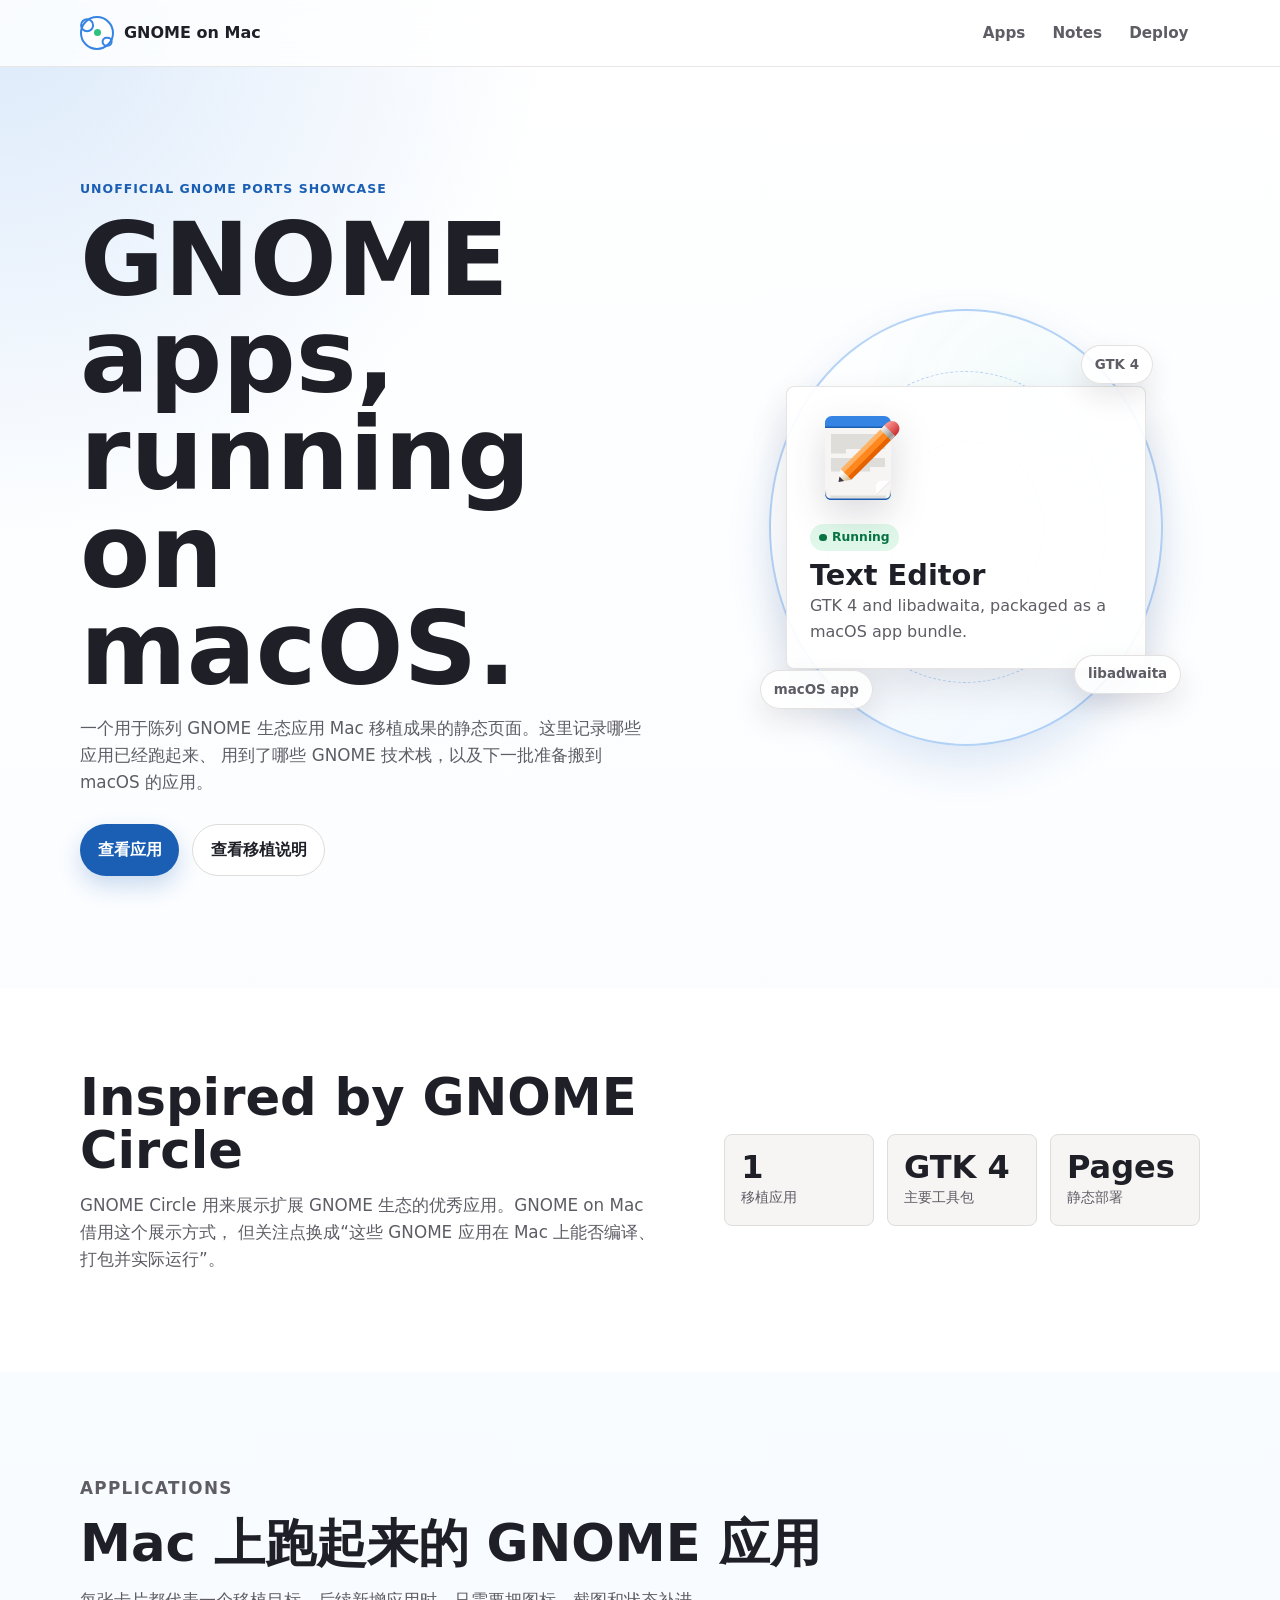
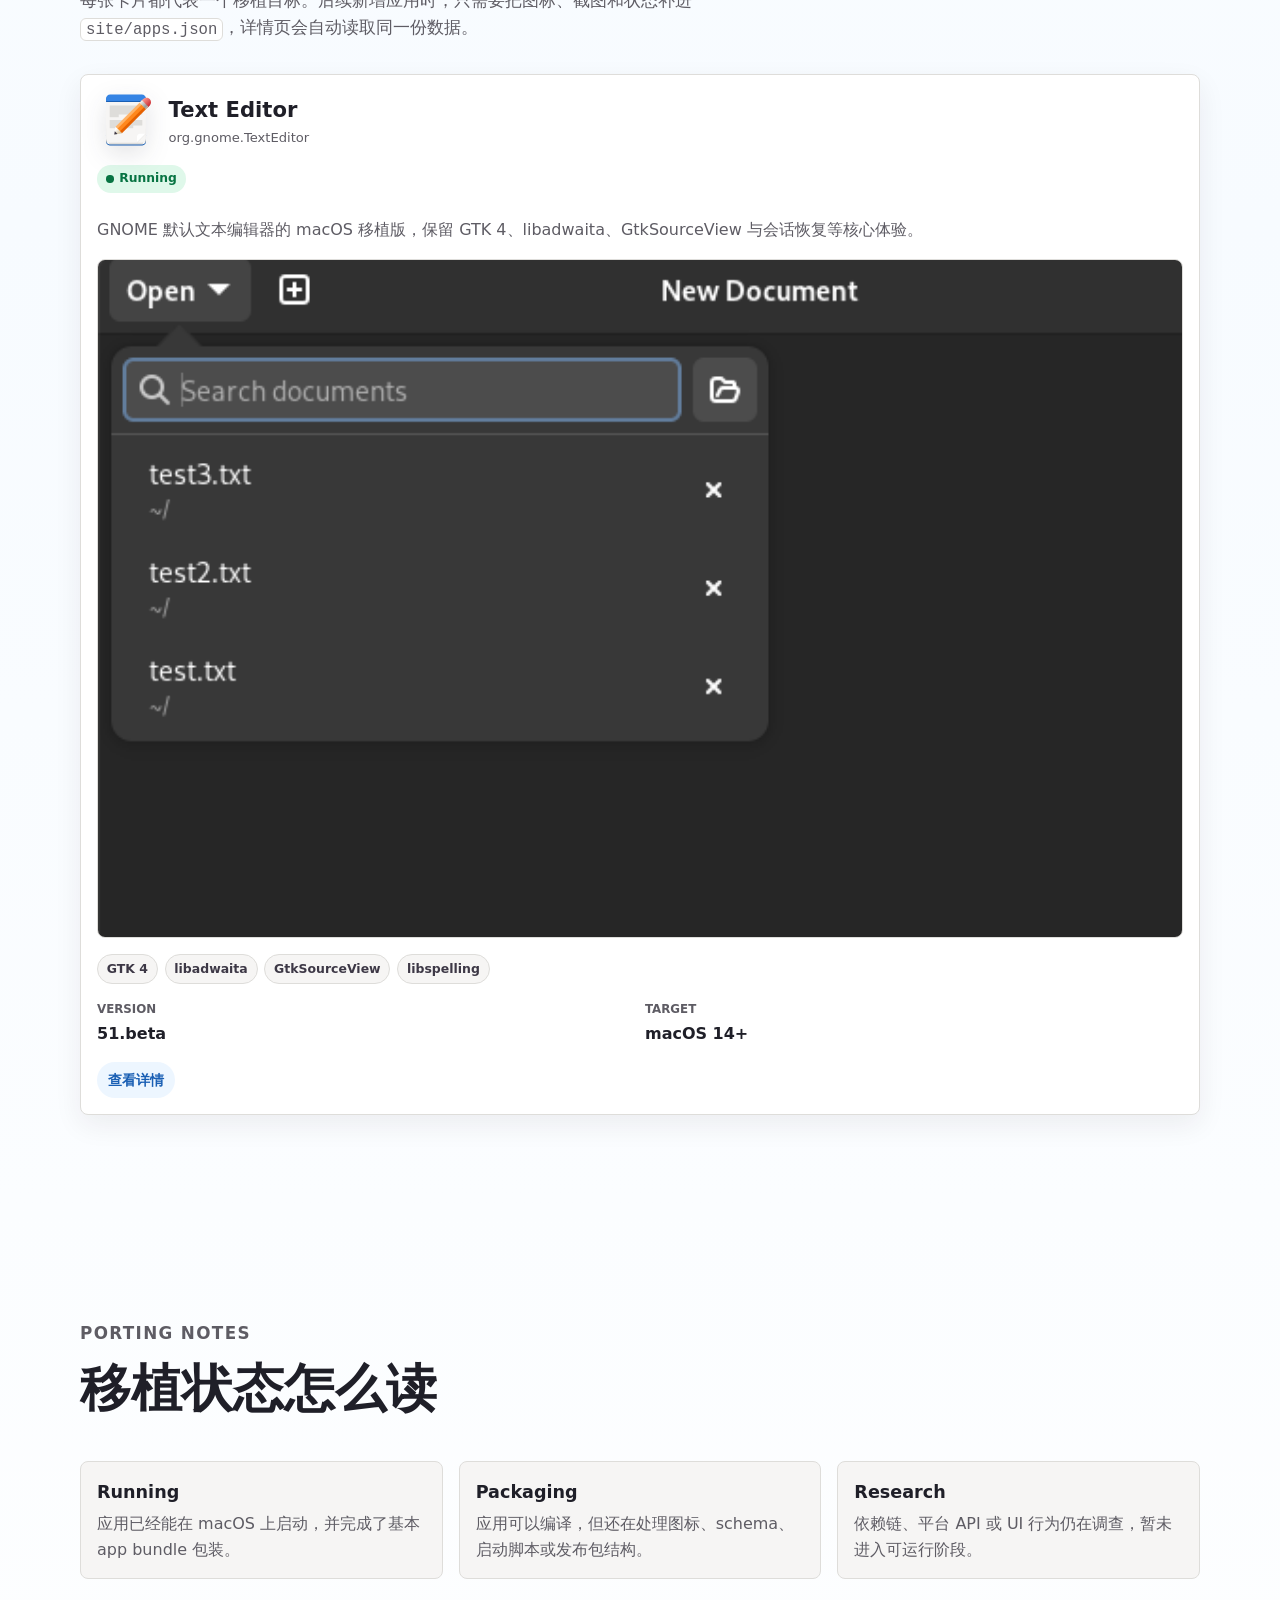
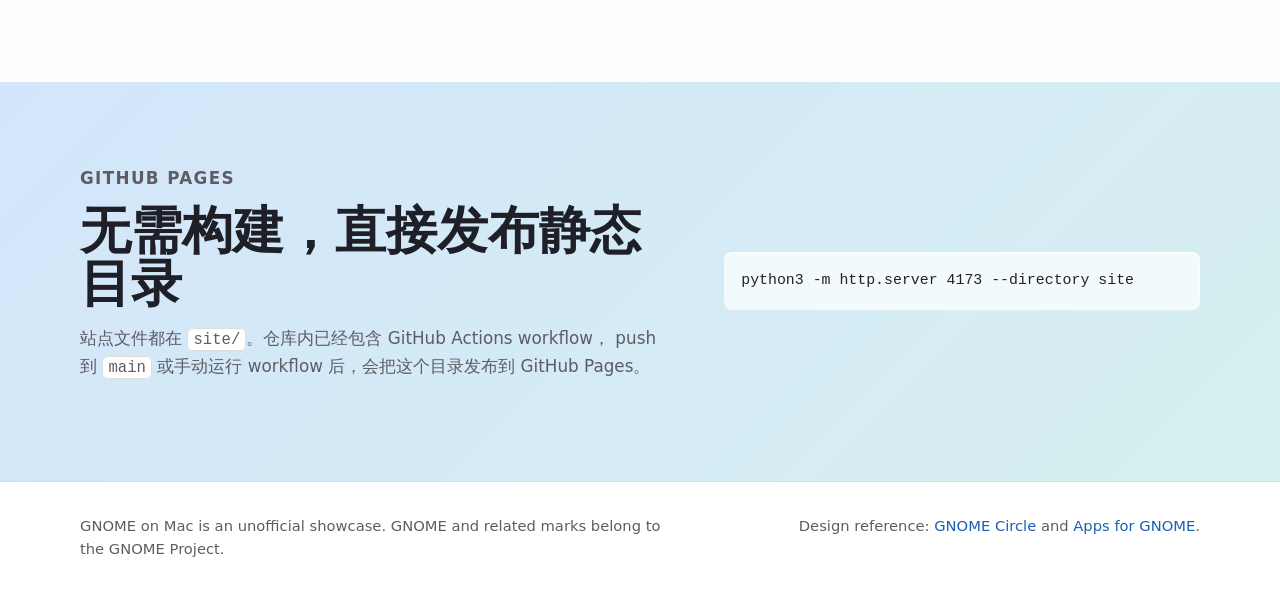
==== site/index.html @ 7ff94095 "添加 macOS 构建、运行和 DMG 打包支持 - 在 GNOME Text Editor 源码根目录加入 macOS app bundle 构建脚本  - 增加 Mach-O launcher 配" ====
<!doctype html>
<html lang="zh-CN">
  <head>
    <meta charset="utf-8">
    <meta name="viewport" content="width=device-width, initial-scale=1">
    <meta
      name="description"
      content="GNOME on Mac is an unofficial static catalog of GNOME ecosystem apps ported and running on macOS."
    >
    <meta name="theme-color" content="#3584e4">
    <title>GNOME on Mac</title>
    <link rel="icon" href="favicon.svg" type="image/svg+xml">
    <link rel="stylesheet" href="styles.css">
    <script src="site.js" defer></script>
  </head>
  <body>
    <header class="site-header" aria-label="站点导航">
      <a class="brand" href="#top" aria-label="GNOME on Mac 首页">
        <span class="brand-mark" aria-hidden="true">
          <span class="brand-dot"></span>
        </span>
        <span>GNOME on Mac</span>
      </a>
      <nav class="nav-links" aria-label="主要导航">
        <a href="apps.html#circle">Apps</a>
        <a href="#notes">Notes</a>
        <a href="#deploy">Deploy</a>
      </nav>
    </header>

    <main id="top">
      <section class="hero section-shell" aria-labelledby="hero-title">
        <div class="hero-copy">
          <p class="eyebrow">Unofficial GNOME ports showcase</p>
          <h1 id="hero-title">GNOME apps, running on macOS.</h1>
          <p class="hero-lede">
            一个用于陈列 GNOME 生态应用 Mac 移植成果的静态页面。这里记录哪些应用已经跑起来、
            用到了哪些 GNOME 技术栈，以及下一批准备搬到 macOS 的应用。
          </p>
          <div class="hero-actions" aria-label="页面行动">
            <a class="button primary" href="apps.html#circle">查看应用</a>
            <a class="button secondary" href="#notes">查看移植说明</a>
          </div>
        </div>

        <div class="circle-stage" aria-label="GNOME on Mac 应用预览">
          <div class="circle-rings" aria-hidden="true"></div>
          <a class="featured-app" href="apps/text-editor/">
            <img
              src="assets/icons/org.gnome.TextEditor.svg"
              width="96"
              height="96"
              alt="Text Editor 图标"
            >
            <div>
              <p class="status-pill ready">Running</p>
              <h2>Text Editor</h2>
              <p>GTK 4 and libadwaita, packaged as a macOS app bundle.</p>
            </div>
          </a>
          <div class="orbit-item orbit-one">GTK 4</div>
          <div class="orbit-item orbit-two">libadwaita</div>
          <div class="orbit-item orbit-three">macOS app</div>
        </div>
      </section>

      <section class="intro-band" aria-label="站点说明">
        <div class="section-shell intro-grid">
          <div>
            <h2>Inspired by GNOME Circle</h2>
            <p>
              GNOME Circle 用来展示扩展 GNOME 生态的优秀应用。GNOME on Mac 借用这个展示方式，
              但关注点换成“这些 GNOME 应用在 Mac 上能否编译、打包并实际运行”。
            </p>
          </div>
          <div class="metric-row" aria-label="当前统计">
            <div>
              <strong data-count-apps>1</strong>
              <span>移植应用</span>
            </div>
            <div>
              <strong>GTK 4</strong>
              <span>主要工具包</span>
            </div>
            <div>
              <strong>Pages</strong>
              <span>静态部署</span>
            </div>
          </div>
        </div>
      </section>

      <section class="section-shell app-section" id="apps" aria-labelledby="apps-title">
        <div class="section-heading">
          <p class="eyebrow">Applications</p>
          <h2 id="apps-title">Mac 上跑起来的 GNOME 应用</h2>
          <p>
            每张卡片都代表一个移植目标。后续新增应用时，只需要把图标、截图和状态补进
            <code>site/apps.json</code>，详情页会自动读取同一份数据。
          </p>
        </div>
        <div class="app-grid" data-app-grid aria-live="polite"></div>
      </section>

      <section class="section-shell notes-section" id="notes" aria-labelledby="notes-title">
        <div class="section-heading">
          <p class="eyebrow">Porting notes</p>
          <h2 id="notes-title">移植状态怎么读</h2>
        </div>
        <div class="notes-grid">
          <article>
            <h3>Running</h3>
            <p>应用已经能在 macOS 上启动，并完成了基本 app bundle 包装。</p>
          </article>
          <article>
            <h3>Packaging</h3>
            <p>应用可以编译，但还在处理图标、schema、启动脚本或发布包结构。</p>
          </article>
          <article>
            <h3>Research</h3>
            <p>依赖链、平台 API 或 UI 行为仍在调查，暂未进入可运行阶段。</p>
          </article>
        </div>
      </section>

      <section class="deploy-band" id="deploy" aria-labelledby="deploy-title">
        <div class="section-shell deploy-grid">
          <div>
            <p class="eyebrow">GitHub Pages</p>
            <h2 id="deploy-title">无需构建，直接发布静态目录</h2>
            <p>
              站点文件都在 <code>site/</code>。仓库内已经包含 GitHub Actions workflow，
              push 到 <code>main</code> 或手动运行 workflow 后，会把这个目录发布到 GitHub Pages。
            </p>
          </div>
          <pre><code>python3 -m http.server 4173 --directory site</code></pre>
        </div>
      </section>
    </main>

    <footer class="site-footer">
      <div class="section-shell footer-grid">
        <p>
          GNOME on Mac is an unofficial showcase. GNOME and related marks belong to the GNOME Project.
        </p>
        <p>
          Design reference:
          <a href="https://circle.gnome.org/">GNOME Circle</a>
          and
          <a href="https://apps.gnome.org/">Apps for GNOME</a>.
        </p>
      </div>
    </footer>
  </body>
</html>
---- site/styles.css ----
:root {
  color-scheme: light;
  --blue-1: #1a5fb4;
  --blue-2: #3584e4;
  --blue-3: #99c1f1;
  --green: #2ec27e;
  --yellow: #f6d32d;
  --orange: #ff7800;
  --red: #e01b24;
  --ink: #1f1f28;
  --muted: #5e5c64;
  --line: #deddda;
  --surface: #ffffff;
  --surface-raised: #f6f5f4;
  --surface-blue: #edf6ff;
  --shadow: 0 18px 45px rgb(26 95 180 / 14%);
  --radius: 8px;
  --content: 1120px;
  font-family:
    Inter, ui-sans-serif, system-ui, -apple-system, BlinkMacSystemFont, "Segoe UI",
    sans-serif;
}

* {
  box-sizing: border-box;
}

html {
  scroll-behavior: smooth;
}

body {
  margin: 0;
  color: var(--ink);
  background:
    radial-gradient(circle at top left, rgb(153 193 241 / 35%), transparent 34rem),
    linear-gradient(180deg, #ffffff 0%, #f7fbff 48%, #ffffff 100%);
  font-size: 16px;
  line-height: 1.6;
}

body::selection {
  color: #ffffff;
  background: var(--blue-1);
}

a {
  color: var(--blue-1);
  text-decoration: none;
}

a:hover {
  text-decoration: underline;
}

code {
  padding: 0.1rem 0.32rem;
  border: 1px solid var(--line);
  border-radius: 6px;
  background: #ffffff;
  font-size: 0.93em;
}

pre {
  margin: 0;
  overflow: auto;
  border: 1px solid rgb(255 255 255 / 46%);
  border-radius: var(--radius);
  background: rgb(255 255 255 / 72%);
  box-shadow: inset 0 1px 0 rgb(255 255 255 / 70%);
}

pre code {
  display: block;
  padding: 1rem;
  border: 0;
  background: transparent;
  color: #241f31;
  white-space: pre-wrap;
}

.section-shell {
  width: min(var(--content), calc(100% - 40px));
  margin-inline: auto;
}

.site-header {
  position: sticky;
  top: 0;
  z-index: 10;
  display: flex;
  align-items: center;
  justify-content: space-between;
  gap: 1rem;
  padding: 0.85rem max(20px, calc((100vw - var(--content)) / 2));
  border-bottom: 1px solid rgb(222 221 218 / 70%);
  background: rgb(255 255 255 / 82%);
  backdrop-filter: blur(18px) saturate(1.25);
}

.brand,
.nav-links {
  display: flex;
  align-items: center;
}

.brand {
  gap: 0.6rem;
  color: var(--ink);
  font-weight: 800;
  letter-spacing: 0;
}

.brand:hover {
  text-decoration: none;
}

.brand-mark {
  position: relative;
  display: grid;
  width: 2.15rem;
  height: 2.15rem;
  place-items: center;
  border: 2px solid var(--blue-2);
  border-radius: 50%;
  background: #ffffff;
}

.brand-mark::before,
.brand-mark::after {
  position: absolute;
  content: "";
  border: 2px solid var(--blue-2);
  border-radius: 50%;
}

.brand-mark::before {
  width: 0.62rem;
  height: 0.62rem;
  transform: translate(-0.62rem, -0.48rem);
}

.brand-mark::after {
  width: 0.42rem;
  height: 0.42rem;
  transform: translate(0.6rem, 0.55rem);
}

.brand-dot {
  width: 0.44rem;
  height: 0.44rem;
  border-radius: 50%;
  background: var(--green);
}

.nav-links {
  gap: 0.25rem;
}

.nav-links a {
  border-radius: 999px;
  color: var(--muted);
  font-size: 0.95rem;
  font-weight: 700;
  padding: 0.45rem 0.72rem;
}

.nav-links a:hover {
  color: var(--ink);
  background: var(--surface-raised);
  text-decoration: none;
}

.hero {
  display: grid;
  grid-template-columns: minmax(0, 1fr) minmax(320px, 0.82fr);
  gap: clamp(2rem, 7vw, 5rem);
  align-items: center;
  min-height: calc(100vh - 4.2rem);
  padding-block: clamp(4rem, 9vw, 7rem);
}

.eyebrow {
  margin: 0 0 0.75rem;
  color: var(--blue-1);
  font-size: 0.78rem;
  font-weight: 800;
  letter-spacing: 0.08em;
  text-transform: uppercase;
}

h1,
h2,
h3,
p {
  margin-top: 0;
}

h1 {
  max-width: 12ch;
  margin-bottom: 1.1rem;
  font-size: clamp(3.4rem, 8vw, 6.7rem);
  line-height: 0.95;
  letter-spacing: 0;
}

h2 {
  margin-bottom: 0.85rem;
  font-size: clamp(2rem, 4vw, 3.4rem);
  line-height: 1.05;
  letter-spacing: 0;
}

h3 {
  margin-bottom: 0.3rem;
  font-size: 1.1rem;
}

.hero-lede,
.section-heading p,
.intro-grid p,
.deploy-grid p {
  max-width: 66ch;
  color: var(--muted);
  font-size: 1.05rem;
}

.hero-actions {
  display: flex;
  flex-wrap: wrap;
  gap: 0.8rem;
  margin-top: 1.8rem;
}

.button {
  display: inline-flex;
  align-items: center;
  justify-content: center;
  min-height: 2.75rem;
  border-radius: 999px;
  font-weight: 800;
  padding: 0.74rem 1.1rem;
}

.button:hover {
  text-decoration: none;
}

.button.primary {
  color: #ffffff;
  background: var(--blue-1);
  box-shadow: 0 10px 22px rgb(26 95 180 / 22%);
}

.button.primary:hover {
  background: #0f4f9a;
}

.button.secondary {
  color: var(--ink);
  border: 1px solid var(--line);
  background: #ffffff;
}

.button.secondary:hover {
  background: var(--surface-raised);
}

.circle-stage {
  position: relative;
  display: grid;
  min-height: min(70vw, 520px);
  place-items: center;
  isolation: isolate;
}

.circle-rings,
.circle-rings::before,
.circle-rings::after {
  position: absolute;
  border-radius: 50%;
}

.circle-rings {
  inset: 8%;
  border: 2px solid rgb(53 132 228 / 35%);
  background:
    linear-gradient(135deg, rgb(255 255 255 / 86%), rgb(237 246 255 / 82%)),
    radial-gradient(circle at 65% 20%, rgb(51 209 122 / 18%), transparent 38%);
  box-shadow: var(--shadow);
  z-index: -1;
}

.circle-rings::before,
.circle-rings::after {
  content: "";
  inset: 14%;
  border: 1px dashed rgb(53 132 228 / 34%);
}

.circle-rings::after {
  inset: 30%;
  border-color: rgb(46 194 126 / 40%);
}

.featured-app {
  display: grid;
  width: min(86%, 360px);
  gap: 1.1rem;
  padding: 1.45rem;
  border: 1px solid rgb(222 221 218 / 78%);
  border-radius: var(--radius);
  background: rgb(255 255 255 / 92%);
  box-shadow: 0 18px 38px rgb(36 31 49 / 11%);
  color: var(--ink);
}

.featured-app:hover,
.app-card-link:hover {
  transform: translateY(-2px);
  text-decoration: none;
}

.featured-app img {
  width: 96px;
  height: 96px;
  filter: drop-shadow(0 14px 18px rgb(36 31 49 / 16%));
}

.featured-app h2 {
  margin-bottom: 0.18rem;
  font-size: 1.8rem;
}

.featured-app p:last-child {
  margin-bottom: 0;
  color: var(--muted);
}

.status-pill {
  display: inline-flex;
  width: fit-content;
  align-items: center;
  gap: 0.35rem;
  margin: 0 0 0.55rem;
  border-radius: 999px;
  padding: 0.24rem 0.58rem;
  font-size: 0.77rem;
  font-weight: 800;
}

.status-pill::before {
  content: "";
  width: 0.46rem;
  height: 0.46rem;
  border-radius: 50%;
  background: currentColor;
}

.status-pill.ready {
  color: #087443;
  background: #dff8ea;
}

.status-pill.packaging {
  color: #8a4b00;
  background: #fff0d6;
}

.status-pill.research {
  color: #1a5fb4;
  background: #e8f1ff;
}

.orbit-item {
  position: absolute;
  border: 1px solid rgb(222 221 218 / 84%);
  border-radius: 999px;
  background: rgb(255 255 255 / 88%);
  box-shadow: 0 12px 28px rgb(36 31 49 / 10%);
  color: var(--muted);
  font-size: 0.84rem;
  font-weight: 800;
  padding: 0.48rem 0.82rem;
}

.orbit-one {
  top: 15%;
  right: 10%;
}

.orbit-two {
  bottom: 18%;
  right: 4%;
}

.orbit-three {
  bottom: 15%;
  left: 6%;
}

.intro-band,
.deploy-band {
  padding-block: clamp(3rem, 7vw, 5.2rem);
  background: var(--surface);
}

.intro-grid,
.deploy-grid {
  display: grid;
  grid-template-columns: minmax(0, 1fr) minmax(300px, 0.82fr);
  gap: clamp(1.5rem, 5vw, 4rem);
  align-items: center;
}

.metric-row {
  display: grid;
  grid-template-columns: repeat(3, minmax(0, 1fr));
  gap: 0.8rem;
}

.metric-row div,
.notes-grid article {
  padding: 1rem;
  border: 1px solid var(--line);
  border-radius: var(--radius);
  background: var(--surface-raised);
}

.metric-row strong,
.metric-row span {
  display: block;
}

.metric-row strong {
  margin-bottom: 0.18rem;
  font-size: clamp(1.35rem, 3vw, 2rem);
  line-height: 1;
}

.metric-row span {
  color: var(--muted);
  font-size: 0.9rem;
}

.app-section,
.notes-section {
  padding-block: clamp(4rem, 8vw, 6.4rem);
}

.directory-hero {
  padding-block: clamp(4rem, 8vw, 6rem) 2rem;
}

.directory-hero h1 {
  max-width: 14ch;
}

.directory-hero p {
  max-width: 68ch;
  color: var(--muted);
  font-size: 1.08rem;
}

.category-nav {
  position: sticky;
  top: 4.15rem;
  z-index: 8;
  display: flex;
  gap: 0.45rem;
  overflow-x: auto;
  padding-block: 0.8rem;
  border-block: 1px solid rgb(222 221 218 / 72%);
  background: rgb(255 255 255 / 86%);
  backdrop-filter: blur(18px) saturate(1.2);
}

.category-nav a {
  flex: 0 0 auto;
  border-radius: 999px;
  background: var(--surface-raised);
  color: var(--muted);
  font-weight: 800;
  padding: 0.5rem 0.82rem;
}

.category-nav a:hover {
  background: #ffffff;
  color: var(--ink);
  text-decoration: none;
}

.directory-section {
  scroll-margin-top: 8rem;
  padding-block: clamp(3.4rem, 7vw, 5rem);
}

.section-heading {
  display: grid;
  gap: 0.2rem;
  margin-bottom: 2rem;
}

.section-heading p:last-child {
  margin-bottom: 0;
}

.app-grid {
  display: grid;
  grid-template-columns: repeat(auto-fit, minmax(260px, 1fr));
  gap: 1rem;
}

.directory-grid {
  display: grid;
  grid-template-columns: repeat(auto-fit, minmax(250px, 1fr));
  gap: 1rem;
}

.app-card {
  display: grid;
  gap: 1rem;
  align-content: start;
  min-height: 100%;
  padding: 1rem;
  border: 1px solid var(--line);
  border-radius: var(--radius);
  background: var(--surface);
  box-shadow: 0 10px 28px rgb(36 31 49 / 7%);
}

.app-card-link {
  color: var(--ink);
  transition:
    transform 160ms ease,
    box-shadow 160ms ease,
    border-color 160ms ease;
}

.app-card-link:hover {
  border-color: rgb(53 132 228 / 42%);
  box-shadow: 0 16px 34px rgb(36 31 49 / 11%);
}

.app-card-header {
  display: grid;
  grid-template-columns: auto minmax(0, 1fr);
  gap: 0.85rem;
  align-items: center;
}

.app-card img.app-icon {
  width: 58px;
  height: 58px;
  filter: drop-shadow(0 8px 12px rgb(36 31 49 / 12%));
}

.app-card h3 {
  margin: 0;
  font-size: 1.32rem;
}

.app-id {
  margin: 0;
  color: var(--muted);
  font-size: 0.82rem;
  overflow-wrap: anywhere;
}

.app-card .summary {
  margin-bottom: 0;
  color: var(--muted);
}

.app-shot {
  overflow: hidden;
  border: 1px solid var(--line);
  border-radius: var(--radius);
  background: var(--surface-raised);
  aspect-ratio: 16 / 10;
}

.app-shot img {
  display: block;
  width: 100%;
  height: 100%;
  object-fit: cover;
}

.chip-list {
  display: flex;
  flex-wrap: wrap;
  gap: 0.42rem;
  margin: 0;
  padding: 0;
  list-style: none;
}

.chip-list li {
  border: 1px solid var(--line);
  border-radius: 999px;
  background: var(--surface-raised);
  color: #3d3846;
  font-size: 0.78rem;
  font-weight: 700;
  padding: 0.26rem 0.55rem;
}

.app-meta {
  display: grid;
  grid-template-columns: repeat(2, minmax(0, 1fr));
  gap: 0.62rem;
  margin: 0;
}

.app-meta div {
  min-width: 0;
}

.app-meta dt {
  color: var(--muted);
  font-size: 0.74rem;
  font-weight: 800;
  text-transform: uppercase;
}

.app-meta dd {
  margin: 0.12rem 0 0;
  overflow-wrap: anywhere;
  font-weight: 800;
}

.app-card-footer {
  display: inline-flex;
  width: fit-content;
  align-items: center;
  justify-content: center;
  border-radius: 999px;
  background: var(--surface-blue);
  color: var(--blue-1);
  font-size: 0.86rem;
  font-weight: 800;
  padding: 0.42rem 0.7rem;
}

.notes-grid {
  display: grid;
  grid-template-columns: repeat(3, minmax(0, 1fr));
  gap: 1rem;
}

.notes-grid p {
  margin-bottom: 0;
  color: var(--muted);
}

.deploy-band {
  background:
    linear-gradient(135deg, rgb(53 132 228 / 14%), rgb(46 194 126 / 12%)),
    var(--surface-blue);
}

.site-footer {
  padding-block: 2rem;
  border-top: 1px solid var(--line);
  background: #ffffff;
}

.footer-grid {
  display: flex;
  flex-wrap: wrap;
  justify-content: space-between;
  gap: 1rem;
}

.footer-grid p {
  max-width: 62ch;
  margin: 0;
  color: var(--muted);
  font-size: 0.92rem;
}

.empty-state {
  padding: 1rem;
  border: 1px dashed var(--line);
  border-radius: var(--radius);
  background: var(--surface-raised);
  color: var(--muted);
}

.detail-shell {
  padding-block: clamp(2rem, 6vw, 4.5rem) clamp(4rem, 8vw, 6rem);
}

.back-link {
  display: inline-flex;
  margin-bottom: 1.5rem;
  border-radius: 999px;
  background: var(--surface-raised);
  color: var(--muted);
  font-weight: 800;
  padding: 0.44rem 0.74rem;
}

.back-link:hover {
  background: #ffffff;
  color: var(--ink);
  text-decoration: none;
}

.detail-hero {
  display: grid;
  grid-template-columns: auto minmax(0, 1fr);
  gap: clamp(1.4rem, 4vw, 2.6rem);
  align-items: center;
  padding-bottom: clamp(3rem, 7vw, 5rem);
}

.detail-icon {
  width: clamp(88px, 15vw, 136px);
  height: clamp(88px, 15vw, 136px);
  filter: drop-shadow(0 18px 22px rgb(36 31 49 / 16%));
}

.detail-hero h1 {
  max-width: 14ch;
  margin-bottom: 0.25rem;
}

.detail-hero h2 {
  margin-bottom: 0.9rem;
  color: var(--muted);
  font-size: clamp(1.4rem, 3vw, 2rem);
  font-weight: 750;
}

.detail-description {
  max-width: 72ch;
  color: var(--muted);
  font-size: 1.08rem;
}

.detail-actions {
  display: flex;
  flex-wrap: wrap;
  gap: 0.75rem;
  margin-top: 1.4rem;
}

.detail-section {
  padding-block: clamp(2.6rem, 6vw, 4.5rem);
  border-top: 1px solid var(--line);
}

.detail-section h2 {
  font-size: clamp(1.7rem, 3vw, 2.5rem);
}

.screenshot-grid {
  display: grid;
  grid-template-columns: repeat(auto-fit, minmax(280px, 1fr));
  gap: 1rem;
}

.screenshot-grid figure {
  margin: 0;
  overflow: hidden;
  border: 1px solid var(--line);
  border-radius: var(--radius);
  background: var(--surface);
  box-shadow: 0 12px 30px rgb(36 31 49 / 8%);
}

.screenshot-grid img {
  display: block;
  width: 100%;
  aspect-ratio: 16 / 10;
  object-fit: cover;
  background: var(--surface-raised);
}

.screenshot-grid figcaption {
  padding: 0.8rem 0.95rem;
  color: var(--muted);
  font-weight: 800;
}

.detail-info-grid {
  display: grid;
  grid-template-columns: repeat(auto-fit, minmax(230px, 1fr));
  gap: 1rem;
}

.detail-info-grid article {
  padding: 1rem;
  border: 1px solid var(--line);
  border-radius: var(--radius);
  background: var(--surface);
}

.detail-info-grid h2 {
  margin-bottom: 0.8rem;
  font-size: 1.18rem;
}

.info-list {
  display: grid;
  gap: 0.8rem;
  margin: 0;
}

.info-list dt {
  color: var(--muted);
  font-size: 0.74rem;
  font-weight: 800;
  text-transform: uppercase;
}

.info-list dd {
  margin: 0.12rem 0 0;
  overflow-wrap: anywhere;
  font-weight: 800;
}

.detail-list {
  display: grid;
  gap: 0.55rem;
  margin: 0;
  padding-left: 1.05rem;
  color: var(--muted);
}

@media (max-width: 840px) {
  .hero,
  .intro-grid,
  .deploy-grid,
  .notes-grid,
  .detail-hero {
    grid-template-columns: 1fr;
  }

  .hero {
    min-height: 0;
  }

  h1 {
    max-width: 9ch;
  }

  .circle-stage {
    min-height: 430px;
  }
}

@media (max-width: 620px) {
  .site-header {
    position: static;
    align-items: flex-start;
    flex-direction: column;
  }

  .nav-links {
    width: 100%;
    overflow-x: auto;
    padding-bottom: 0.1rem;
  }

  .section-shell {
    width: min(100% - 28px, var(--content));
  }

  h1 {
    font-size: clamp(3rem, 18vw, 4.2rem);
  }

  .metric-row,
  .app-meta {
    grid-template-columns: 1fr;
  }

  .circle-stage {
    min-height: 380px;
  }

  .category-nav {
    top: 0;
  }

  .featured-app {
    width: min(94%, 330px);
  }

  .orbit-item {
    font-size: 0.76rem;
  }
}
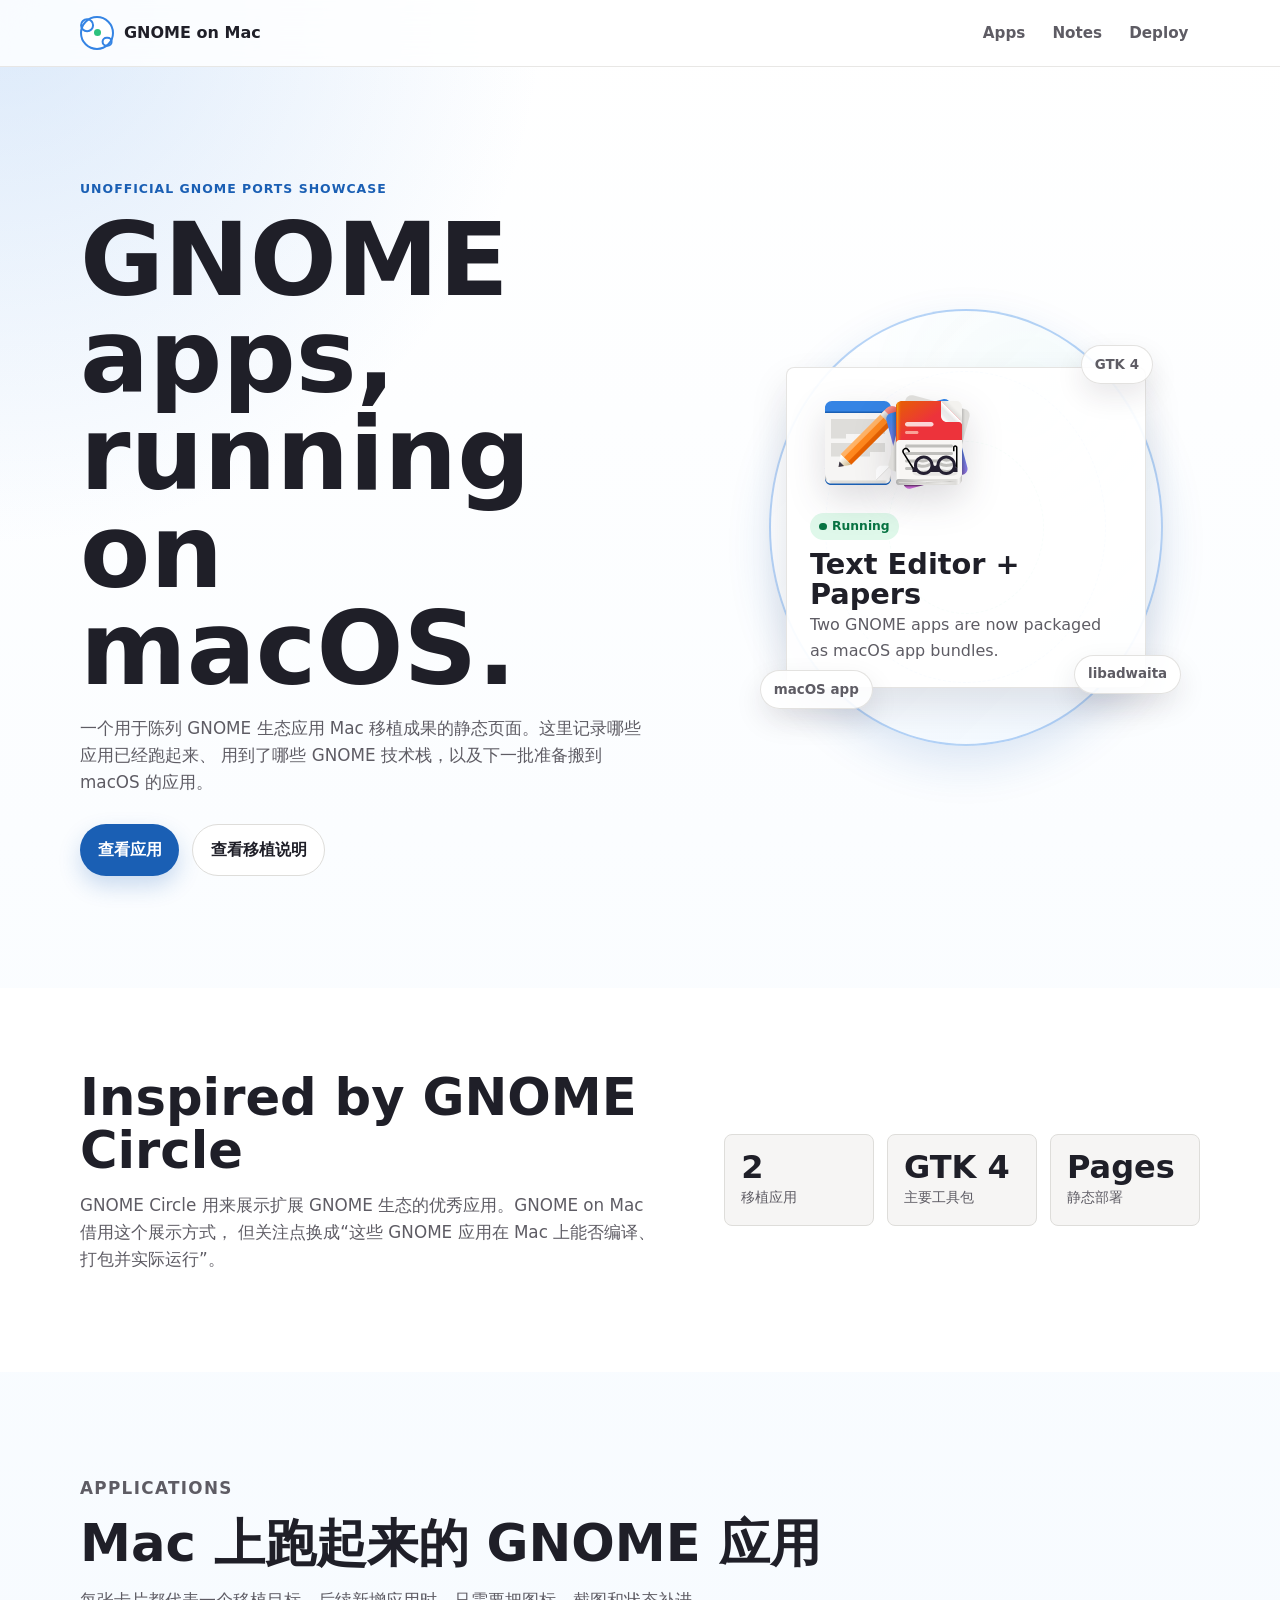
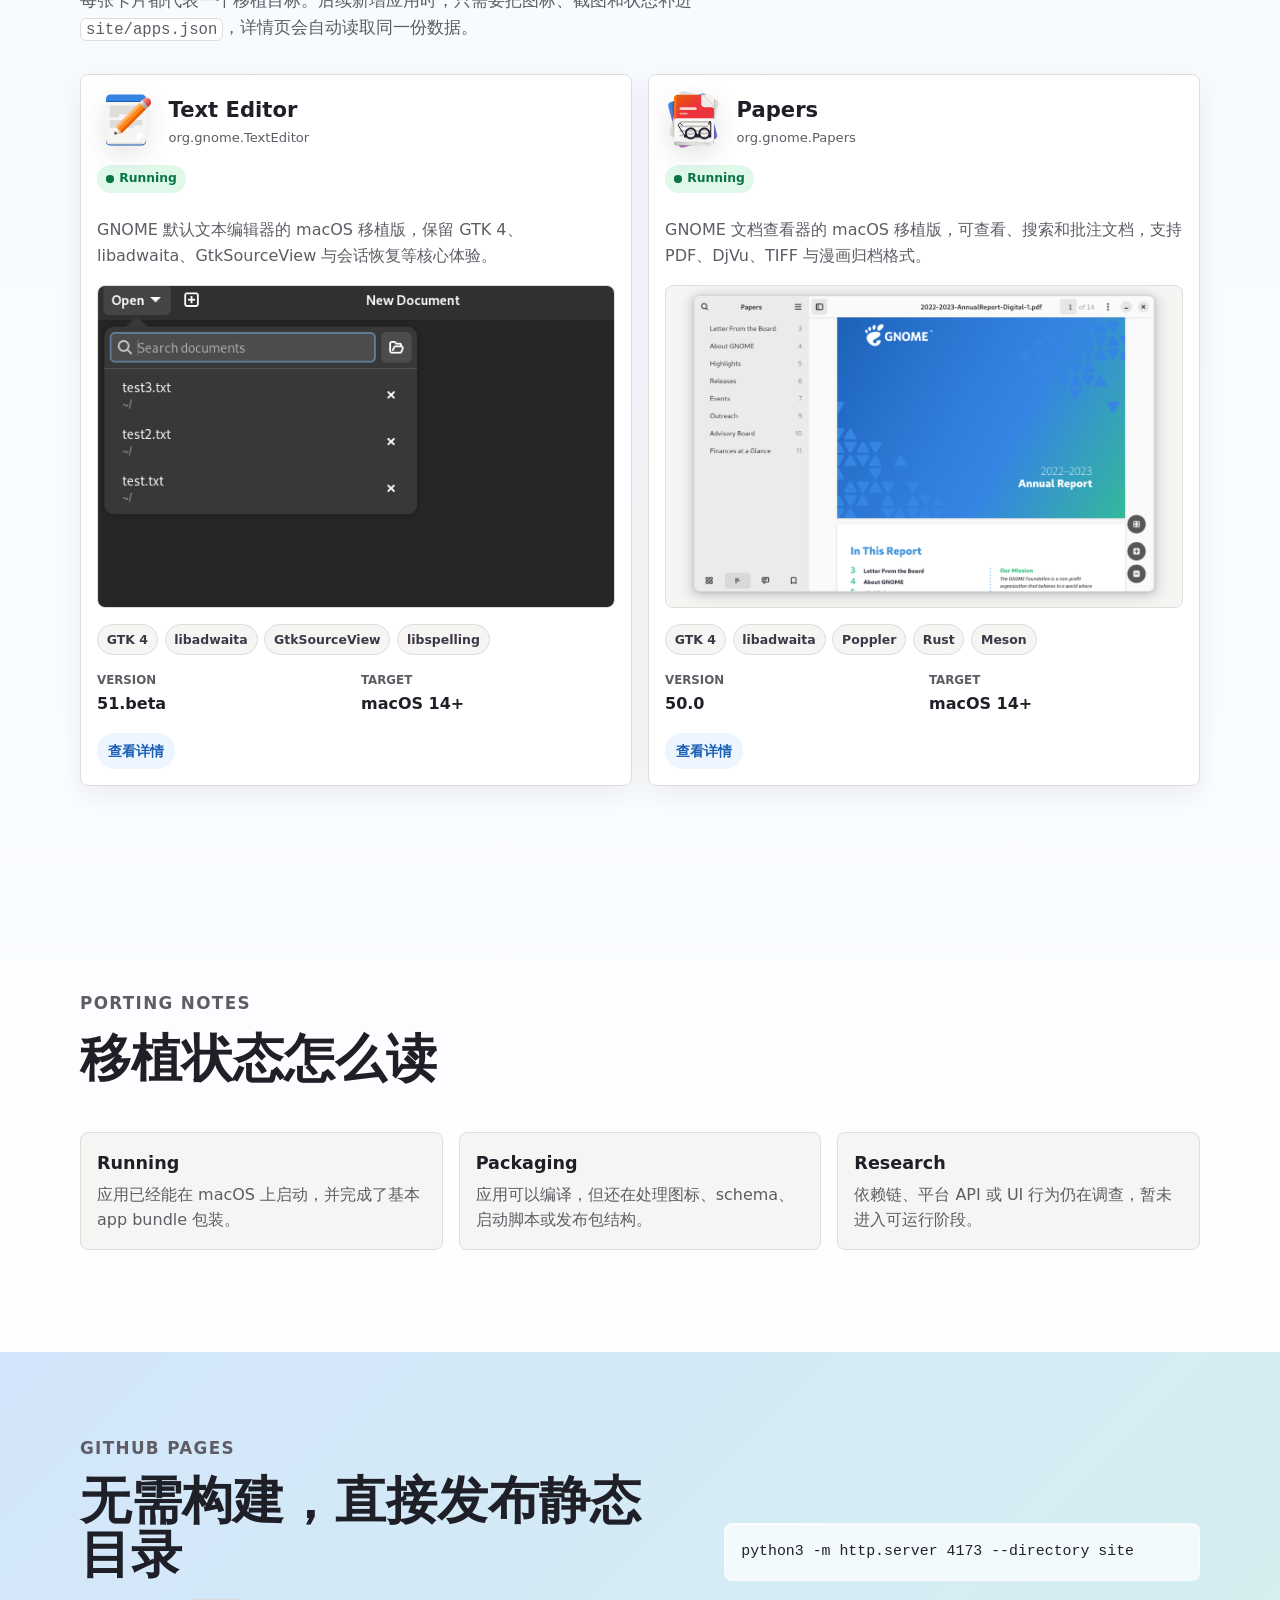
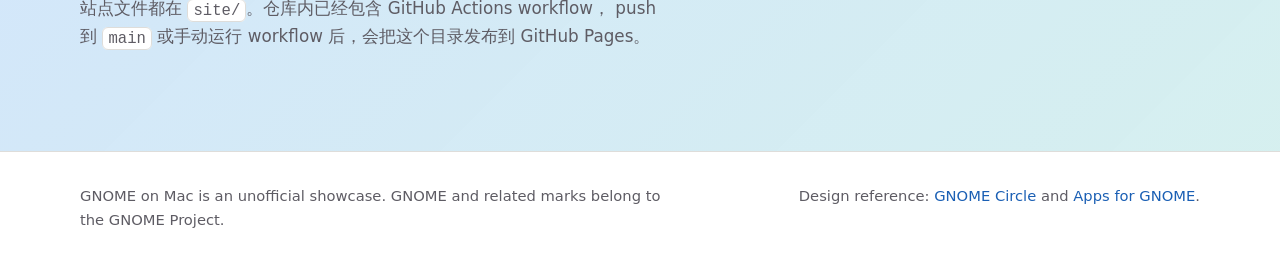
==== commit 7c169940: "添加 GNOME Papers 移植应用展示页 在站点应用清单中新增 org.gnome.Papers 条目，记录 macOS 14+、50.0 版本、Papers.app 打包路径、支持格式、技术栈" ====
--- a/site/index.html
+++ b/site/index.html
@@ -45,17 +45,25 @@
 
         <div class="circle-stage" aria-label="GNOME on Mac 应用预览">
           <div class="circle-rings" aria-hidden="true"></div>
-          <a class="featured-app" href="apps/text-editor/">
-            <img
-              src="assets/icons/org.gnome.TextEditor.svg"
-              width="96"
-              height="96"
-              alt="Text Editor 图标"
-            >
+          <a class="featured-app" href="apps.html#circle">
+            <div class="featured-icons" aria-hidden="true">
+              <img
+                src="assets/icons/org.gnome.TextEditor.svg"
+                width="96"
+                height="96"
+                alt=""
+              >
+              <img
+                src="assets/icons/org.gnome.Papers.svg"
+                width="96"
+                height="96"
+                alt=""
+              >
+            </div>
             <div>
               <p class="status-pill ready">Running</p>
-              <h2>Text Editor</h2>
-              <p>GTK 4 and libadwaita, packaged as a macOS app bundle.</p>
+              <h2>Text Editor + Papers</h2>
+              <p>Two GNOME apps are now packaged as macOS app bundles.</p>
             </div>
           </a>
           <div class="orbit-item orbit-one">GTK 4</div>
--- a/site/styles.css
+++ b/site/styles.css
@@ -321,10 +321,21 @@
   text-decoration: none;
 }
 
-.featured-app img {
+.featured-app img,
+.featured-icons img {
   width: 96px;
   height: 96px;
   filter: drop-shadow(0 14px 18px rgb(36 31 49 / 16%));
+}
+
+.featured-icons {
+  display: flex;
+  align-items: center;
+  min-height: 104px;
+}
+
+.featured-icons img + img {
+  margin-left: -1.55rem;
 }
 
 .featured-app h2 {
